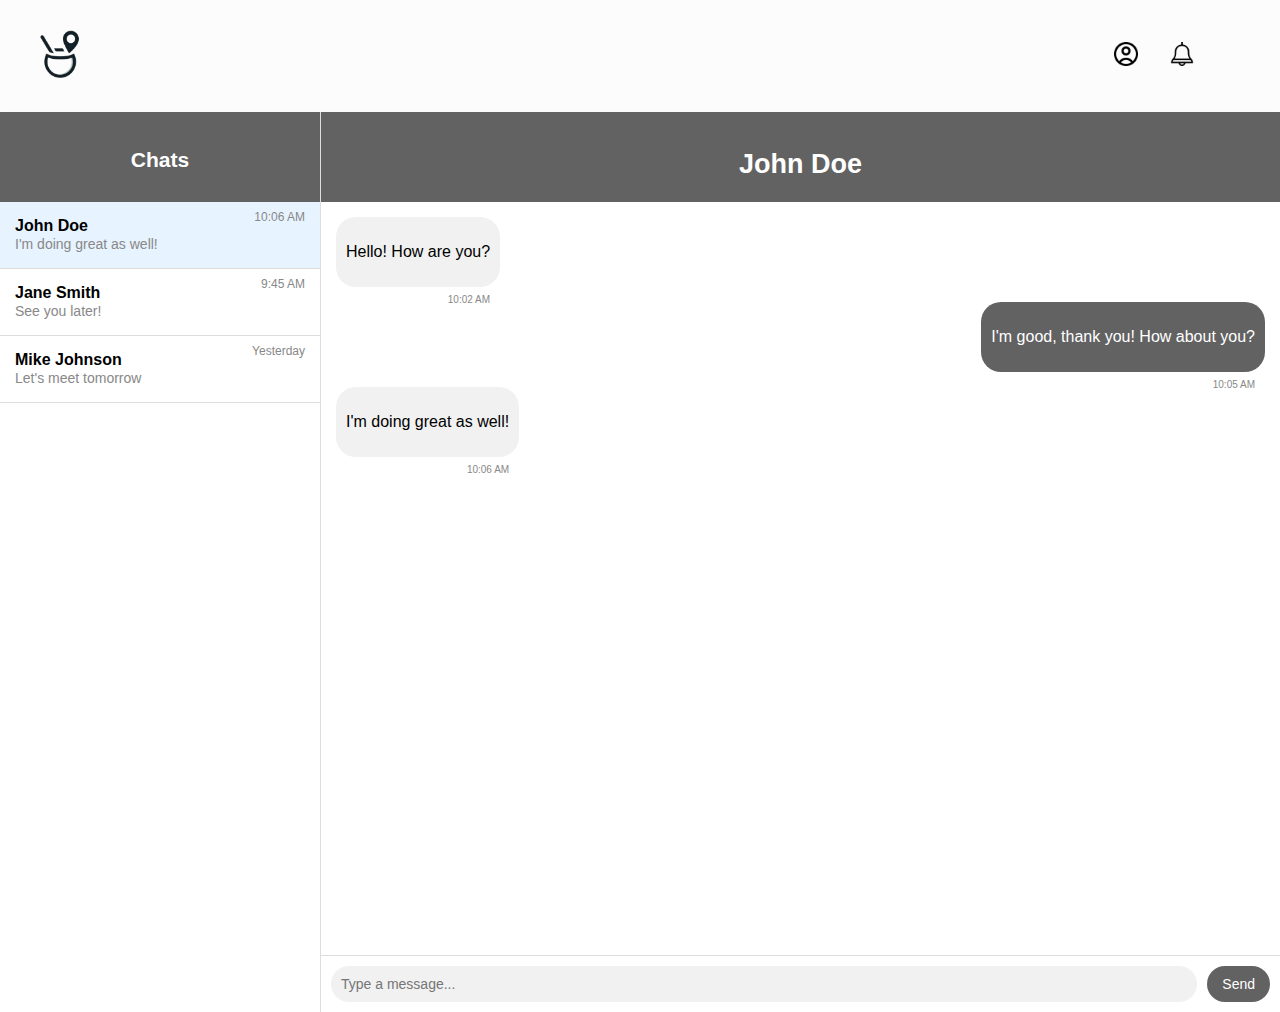
==== Frontend/HTML/chats.html @ 49e0d426 "se hizo la pestana de chats" ====
<!DOCTYPE html>
<html lang="en">

<head>
    <meta charset="UTF-8">
    <meta name="viewport" content="width=device-width, initial-scale=1.0">
    <title>Chatbox</title>
    <link rel="stylesheet" href="../CSS/settings.css">
</head>

<body>
    <!--HEADER-->
    <header>
        <div class="left">
            <a href="home.html" class="Logo"><img src="../img/logo-removebg-preview.png" alt="Logo"></a>
        </div>
        <div class="right">
            <ul class="icons_nav">
                <li><a href="#" id="group"><img src="../img/group_2811041.png" alt="mensagges"></a></li>
                <li><a href="#" id="message"><img src="../img/rectangular-speech-bubble_32642.png" alt="comunitys"></a>
                </li>
            </ul>
            
            <ul class="icons_nav">
                <li class="Profile">
                    <a href="#"><img src="../img/avatar_167770.png" alt=""></a>
                    <ul class="dropdown-menu-profile">
                        <li><a class="Size" href="login.html">Iniciar sesion</a></li>
                        <li><a class="Size" href="#">Tema</a></li>
                        <li class="Profile">
                            <a href="#">Ajustes</a>
                            <ul class="dropdown-menu-profile">
                                <li><a class="Size" href="login.html">Iniciar sesion</a></li>
                                <li><a class="Size" href="#">Ajustes</a></li>
                                <li><a class="Size" href="#">Tema</a></li>
                            </ul>
                        </li>
                    </ul>
                </li>
                <li><a href="#"><img src="../img/bell_143144.png" alt="bell_notifications"></a></li>

            </ul>
        </div>
    </header>
    <!--HEADER-->


    <div class="chat-app">
        <!-- Left Sidebar with Recent Chats -->
        <div class="chat-sidebar">
            <div class="sidebar-header">
                <h3>Chats</h3>
            </div>
            <div class="chat-list">
                <div class="chat-item active">
                    <p>John Doe</p>
                    <span class="last-message">I'm doing great as well!</span>
                    <span class="chat-timestamp">10:06 AM</span>
                </div>
                <div class="chat-item">
                    <p>Jane Smith</p>
                    <span class="last-message">See you later!</span>
                    <span class="chat-timestamp">9:45 AM</span>
                </div>
                <div class="chat-item">
                    <p>Mike Johnson</p>
                    <span class="last-message">Let's meet tomorrow</span>
                    <span class="chat-timestamp">Yesterday</span>
                </div>
                <!-- Add more chat items here -->
            </div>
        </div>

        <!-- Right Chat Area -->
        <div class="chat-container">
            <div class="chat-header">
                <h2>John Doe</h2>
            </div>
            <div class="chat-messages">
                <div class="message received">
                    <p>Hello! How are you?</p>
                    <span class="timestamp">10:02 AM</span>
                </div>
                <div class="message sent">
                    <p>I'm good, thank you! How about you?</p>
                    <span class="timestamp">10:05 AM</span>
                </div>
                <div class="message received">
                    <p>I'm doing great as well!</p>
                    <span class="timestamp">10:06 AM</span>
                </div>
            </div>
            <div class="chat-input">
                <input type="text" placeholder="Type a message...">
                <button type="button">Send</button>
            </div>
        </div>
    </div>
</body>

</html>
---- Frontend/CSS/settings.css ----
body {
    font-family: Arial, sans-serif;
    background-color: #f1f1f1;
    margin: 0;
    padding: 0;
    height: 100%;
    overflow-x: hidden;
    
}

/*HEADER STYLE*/

header {
    width: 100%;
    display: flex;
    align-items: center;
    justify-content: space-between;
    background-color: #fcfcfc;
    z-index: 100;
    padding: 10px 20px;
    box-shadow: 0 2px 4px rgba(0, 0, 0, 0.1);

}

.Logo img {
    width: 5rem;
    transition: transform 2s ease;
}

.Logo:hover {
    transform: scale(1.4);

}

.icons_nav {
    display: flex;
    list-style: none;
    align-items: center;
    margin-right: 10vh;
}

.icons_nav #message,#group {
    display: none;
}

.icons_nav .Profile {
    position: relative;

}

.icons_nav .Profile .dropdown-menu-profile {
    display: none;
    width: 10rem;
    position: absolute;
    top: 100%;
    right: 0;
    background: #ffffff;
    box-shadow: 0 8px 16px rgba(0, 0, 0, 0.2);
    border-radius: 8px;
    overflow: hidden;
    z-index: 1;
}

.icons_nav .Profile:hover .dropdown-menu-profile {
    display: block;
}

.dropdown-menu-profile li {
    list-style: none;
}

.dropdown-menu-profile li a {
    display: block;
    padding: 10px 20px;
    text-decoration: none;
    color: #333;
    transition: background-color 0.2s;
}

.dropdown-menu-profile li a:hover {
    background-color: #f1f1f1;
}

.icons_nav img {
    width: 1.5rem;
    /* Ajustar el tamaño según sea necesario */
    margin: 1rem;
    transition: transform 0.3s;
}

.icons_nav img:hover {
    transform: translateY(-10px);
}

.left,
.right {
    display: flex;
    align-items: center;
}


.Size {
    font-size: 14px;
}

/*CHATS STYLES*/

.chat-app {
    
    
    height: 100vh;
    width: 100%;
    background-color: #fff;
    box-shadow: 0 4px 6px rgba(0, 0, 0, 0.1);
    display: flex;
    overflow: hidden;
}

.chat-sidebar {
    width: 25%;
    height: 100%;
    border-right: 1px solid #ddd;
    display: flex;
    flex-direction: column;
}

.sidebar-header {
    height: 60px;
    padding: 15px;
    background-color: #626262;
    color: white;
    text-align: center;
    font-size: 18px;
    font-weight: bold;
}

.chat-list {
    flex: 1;
    overflow-y: auto;
    
}

.chat-item {
    padding: 15px;
    border-bottom: 1px solid #ddd;
    cursor: pointer;
}

.chat-item:hover {
    background-color: #f1f1f1;
}

.chat-item.active {
    background-color: #e7f3ff;
}

.chat-item p {
    margin: 0;
    font-weight: bold;
    font-size: 16px;
}

.last-message {
    color: #888;
    font-size: 14px;
    margin-top: 5px;
}

.chat-timestamp {
    font-size: 12px;
    color: #888;
    float: right;
    margin-top: -25px;
}

.chat-container {
    
    flex: 1;
    display: flex;
    flex-direction: column;
    height: 100%;
}

.chat-header {
    height: 60px;
    padding: 15px;
    background-color: #626262;
    color: white;
    text-align: center;
    font-size: 18px;
    font-weight: bold;
    
}

.chat-messages {
    flex: 1;
    padding: 15px;
    overflow-y: auto;
    display: flex;
    flex-direction: column; /* Alinea los mensajes en una columna, uno debajo del otro */
}

.message {
    margin-bottom: 15px;
    padding: 10px;
    border-radius: 20px;
    max-width: 80%;
    word-wrap: break-word;
    display: inline-block;
    position: relative;
}

.message.received {
    background-color: #f1f1f1;
    align-self: flex-start;
}

.message.sent {
    background-color: #626262;
    color: white;
    align-self: flex-end;
    margin-left: auto;
}

.timestamp {
    font-size: 10px;
    color: #888;
    position: absolute;
    bottom: -18px;
    right: 10px;
}

.chat-input {
    display: flex;
    align-items: center;
    border-top: 1px solid #ddd;
    padding: 10px;
}

.chat-input input {
    flex: 1;
    border: none;
    padding: 10px;
    border-radius: 20px;
    margin-right: 10px;
    background-color: #f1f1f1;
    font-size: 14px;
}

.chat-input button {
    background-color: #626262;
    color: white;
    border: none;
    padding: 10px 15px;
    border-radius: 20px;
    cursor: pointer;
    font-size: 14px;
}

.chat-input button:hover {
    background-color: #808080;
}
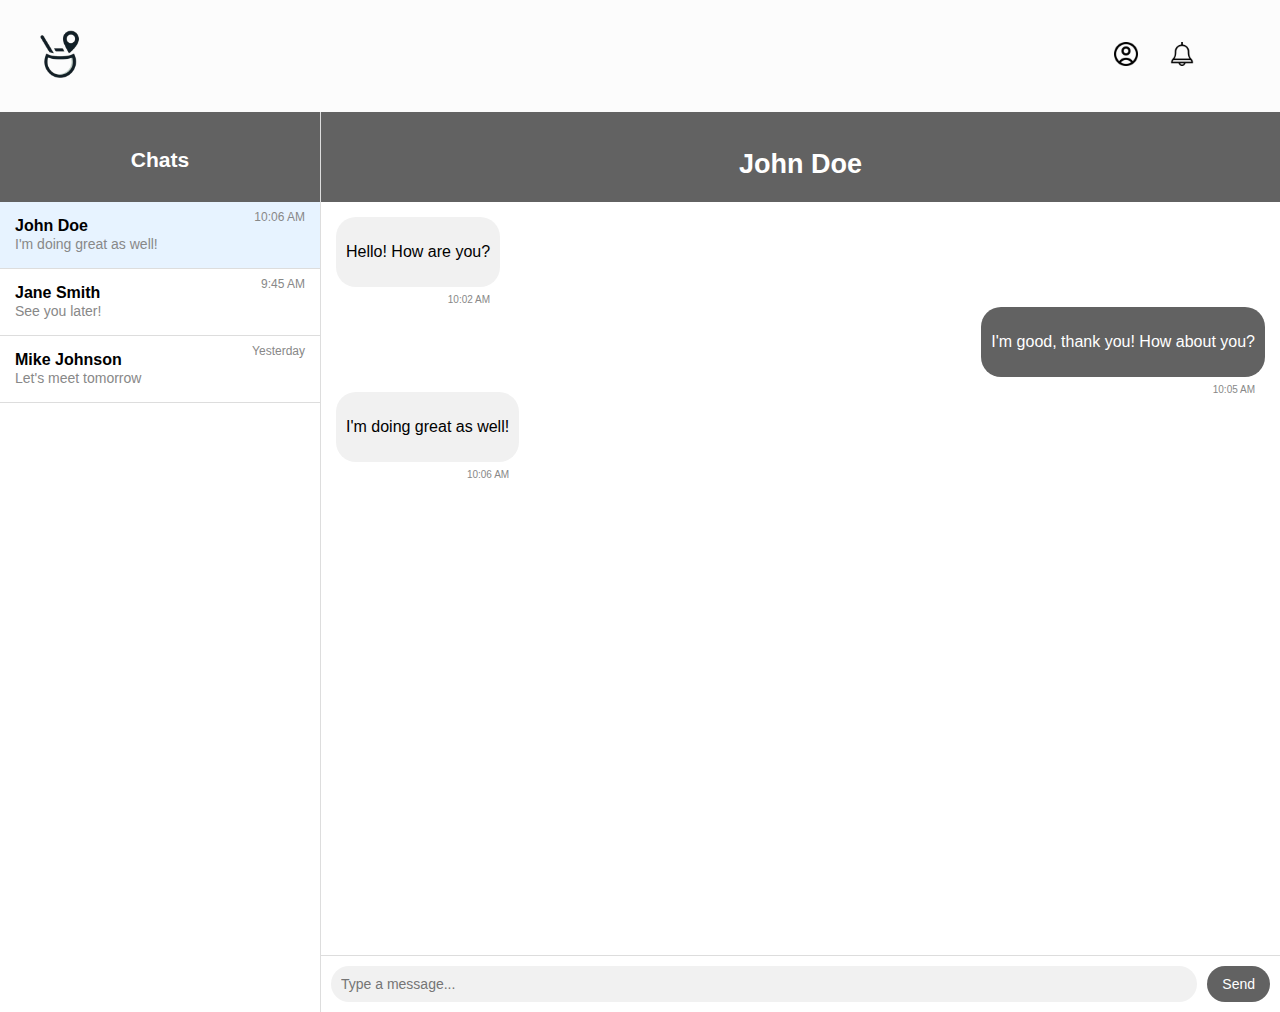
==== commit fbb1d131: "configs" ====
--- a/Frontend/HTML/chats.html
+++ b/Frontend/HTML/chats.html
@@ -5,7 +5,8 @@
     <meta charset="UTF-8">
     <meta name="viewport" content="width=device-width, initial-scale=1.0">
     <title>Chatbox</title>
-    <link rel="stylesheet" href="../CSS/settings.css">
+    <link rel="stylesheet" href="../CSS/style2.css">
+    <link rel="icon" type="image/png" href="../img/logo-removebg-preview.png">
 </head>
 
 <body>
@@ -20,7 +21,7 @@
                 <li><a href="#" id="message"><img src="../img/rectangular-speech-bubble_32642.png" alt="comunitys"></a>
                 </li>
             </ul>
-            
+
             <ul class="icons_nav">
                 <li class="Profile">
                     <a href="#"><img src="../img/avatar_167770.png" alt=""></a>
--- a/Frontend/CSS/style2.css
+++ b/Frontend/CSS/style2.css
@@ -0,0 +1,478 @@
+body {
+    font-family: Arial, sans-serif;
+    background-color: #f1f1f1;
+    margin: 0;
+    padding: 0;
+    height: 100%;
+    overflow-x: hidden;
+
+}
+
+/*HEADER STYLE*/
+
+header {
+    width: 100%;
+    display: flex;
+    align-items: center;
+    justify-content: space-between;
+    background-color: #fcfcfc;
+    z-index: 100;
+    padding: 10px 20px;
+    box-shadow: 0 2px 4px rgba(0, 0, 0, 0.1);
+
+}
+
+.Logo img {
+    width: 5rem;
+    transition: transform 2s ease;
+}
+
+.Logo:hover {
+    transform: scale(1.4);
+
+}
+
+.icons_nav {
+    display: flex;
+    list-style: none;
+    align-items: center;
+    margin-right: 10vh;
+}
+
+.icons_nav #message,
+#group {
+    display: none;
+}
+
+.icons_nav .Profile {
+    position: relative;
+
+}
+
+.icons_nav .Profile .dropdown-menu-profile {
+    display: none;
+    width: 10rem;
+    position: absolute;
+    top: 100%;
+    right: 0;
+    background: #ffffff;
+    box-shadow: 0 8px 16px rgba(0, 0, 0, 0.2);
+    border-radius: 8px;
+    overflow: hidden;
+    z-index: 1;
+}
+
+.icons_nav .Profile:hover .dropdown-menu-profile {
+    display: block;
+}
+
+.dropdown-menu-profile li {
+    list-style: none;
+}
+
+.dropdown-menu-profile li a {
+    display: block;
+    padding: 10px 20px;
+    text-decoration: none;
+    color: #333;
+    transition: background-color 0.2s;
+}
+
+.dropdown-menu-profile li a:hover {
+    background-color: #f1f1f1;
+}
+
+.icons_nav img {
+    width: 1.5rem;
+    /* Ajustar el tamaño según sea necesario */
+    margin: 1rem;
+    transition: transform 0.3s;
+}
+
+.icons_nav img:hover {
+    transform: translateY(-10px);
+}
+
+.left,
+.right {
+    display: flex;
+    align-items: center;
+}
+
+
+.Size {
+    font-size: 14px;
+}
+
+/*CHATS STYLES*/
+
+.chat-app {
+
+
+    height: 100vh;
+    width: 100%;
+    background-color: #fff;
+    box-shadow: 0 4px 6px rgba(0, 0, 0, 0.1);
+    display: flex;
+    overflow: hidden;
+}
+
+.chat-sidebar {
+    width: 25%;
+    height: 100%;
+    border-right: 1px solid #ddd;
+    display: flex;
+    flex-direction: column;
+}
+
+.sidebar-header {
+    height: 60px;
+    padding: 15px;
+    background-color: #626262;
+    color: white;
+    text-align: center;
+    font-size: 18px;
+    font-weight: bold;
+}
+
+.chat-list {
+    flex: 1;
+    overflow-y: auto;
+
+}
+
+.chat-item {
+    padding: 15px;
+    border-bottom: 1px solid #ddd;
+    cursor: pointer;
+}
+
+.chat-item:hover {
+    background-color: #f1f1f1;
+}
+
+.chat-item.active {
+    background-color: #e7f3ff;
+}
+
+.chat-item p {
+    margin: 0;
+    font-weight: bold;
+    font-size: 16px;
+}
+
+.last-message {
+    color: #888;
+    font-size: 14px;
+    margin-top: 5px;
+}
+
+.chat-timestamp {
+    font-size: 12px;
+    color: #888;
+    float: right;
+    margin-top: -25px;
+}
+
+.chat-container {
+
+    flex: 1;
+    display: flex;
+    flex-direction: column;
+    height: 100%;
+}
+
+.chat-header {
+    height: 60px;
+    padding: 15px;
+    background-color: #626262;
+    color: white;
+    text-align: center;
+    font-size: 18px;
+    font-weight: bold;
+
+}
+
+.chat-messages {
+    flex: 1;
+    padding: 15px;
+    overflow-y: auto;
+    display: flex;
+    flex-direction: column;
+    /* Alinea los mensajes en una columna, uno debajo del otro */
+}
+
+.message {
+    margin-bottom: 15px;
+    padding: 10px;
+    border-radius: 20px;
+    max-width: 80%;
+    word-wrap: break-word;
+    display: inline-block;
+    position: relative;
+}
+
+.message.received {
+    background-color: #f1f1f1;
+    align-self: flex-start;
+}
+
+.message.sent {
+    margin-top: 5px;
+    background-color: #626262;
+    color: white;
+    align-self: flex-end;
+    margin-left: auto;
+}
+
+.timestamp {
+    font-size: 10px;
+    color: #888;
+    position: absolute;
+    bottom: -18px;
+    right: 10px;
+}
+
+.chat-input {
+    display: flex;
+    align-items: center;
+    border-top: 1px solid #ddd;
+    padding: 10px;
+}
+
+.chat-input input {
+    flex: 1;
+    border: none;
+    padding: 10px;
+    border-radius: 20px;
+    margin-right: 10px;
+    background-color: #f1f1f1;
+    font-size: 14px;
+}
+
+.chat-input button {
+    background-color: #626262;
+    color: white;
+    border: none;
+    padding: 10px 15px;
+    border-radius: 20px;
+    cursor: pointer;
+    font-size: 14px;
+}
+
+.chat-input button:hover {
+    background-color: #808080;
+}
+
+
+/*-----------------------------------------------------------------------SETTINGS USEER-----------------------------------------------------------------------------------------*/
+
+.settings-container {
+    display: flex;
+    height: 100%;
+    margin: 0 auto;
+    padding: 20px;
+    background-color: #fff;
+    box-shadow: 0 0 10px rgba(0, 0, 0, 0.1);
+    border-radius: 8px;
+}
+
+/* Sidebar Styles */
+.settings-menu {
+    width: 250px;
+    background-color: #808080;
+    padding: 20px;
+    border-radius: 8px 0 0 8px;
+}
+
+.settings-menu nav a {
+    display: block;
+    color: #ecf0f1;
+    text-decoration: none;
+    font-size: 18px;
+    margin-bottom: 15px;
+    transition: color 0.3s;
+}
+
+.settings-menu nav a:hover {
+    color: #a7a8a8;
+}
+
+/* Main Content Styles */
+.settings-content {
+    flex-grow: 1;
+    padding: 20px;
+}
+
+.settings-content section {
+    margin-bottom: 30px;
+}
+
+.settings-content h3 {
+    font-size: 24px;
+    margin-bottom: 15px;
+    color: #34495e;
+    border-bottom: 2px solid #808080;
+    padding-bottom: 10px;
+}
+
+/* Form Elements */
+.form-group {
+    margin-bottom: 20px;
+}
+
+.form-group label {
+    display: block;
+    font-size: 16px;
+    margin-bottom: 8px;
+    color: #34495e;
+}
+
+.form-group input[type="text"],
+.form-group input[type="file"],
+.form-group textarea {
+    width: 90%;
+    padding: 10px;
+    margin-bottom: 10px;
+    border: 1px solid #ccc;
+    border-radius: 4px;
+    font-size: 16px;
+    resize: none;
+}
+
+.preview-container {
+    margin-top: 10px;
+    width: 20rem;
+    height: 20rem;
+    border: 1px solid #ccc;
+    border-radius: 8px;
+    overflow: hidden;
+    background-color: #f4f4f4;
+    display: flex;
+    align-items: center;
+    justify-content: center;
+}
+
+.preview-container img {
+    max-width: 100%;
+    max-height: 100%;
+    object-fit: cover;
+}
+
+.settings-content button {
+    background-color: #626262;
+    color: #fff;
+    padding: 10px 20px;
+    border: none;
+    border-radius: 4px;
+    cursor: pointer;
+    font-size: 16px;
+    transition: background-color 0.3s;
+}
+
+.settings-content button:hover {
+    background-color: #808080;
+}
+
+
+/*-----------------------------------------------------------------------------------settings user privacity---------------------------------------------------------------------------------------------*/
+
+
+.form-group-privacity {
+    margin-bottom: 20px;
+}
+
+
+.form-group-privacity label {
+    display: block;
+    font-weight: bold;
+    margin-bottom: 8px;
+    color: #555;
+}
+
+#fa2 {
+    margin-top: 2rem;
+}
+
+.form-group-privacity select {
+    width: 50%;
+    padding: 10px;
+    border: 1px solid #ccc;
+    border-radius: 4px;
+    font-size: 16px;
+}
+
+/*-----------------------------------------------------------------------------------Settings user notifications----------------------------------------------------------------------------------------*/
+
+.form-group-notification {
+    margin-bottom: 20px;
+}
+
+
+.form-group-notification label {
+    display: block;
+    font-weight: bold;
+    margin-bottom: 8px;
+    color: #555;
+}
+
+
+.form-group-notification select {
+    width: 50%;
+    padding: 10px;
+    border: 1px solid #ccc;
+    border-radius: 4px;
+    font-size: 16px;
+}
+
+
+/*----------------------------------------------------------settings idiom user------------------------------------------------------------------------------------------------------------*/
+
+.form-group-idiom {
+    margin-bottom: 20px;
+}
+
+
+.form-group-idiom label {
+    display: block;
+    font-weight: bold;
+    margin-bottom: 8px;
+    color: #555;
+}
+
+
+.form-group-idiom select {
+    width: 50%;
+    padding: 10px;
+    border: 1px solid #ccc;
+    border-radius: 4px;
+    font-size: 16px;
+}
+
+
+
+
+
+/* Responsive Design */
+@media (max-width: 768px) {
+    .settings-container {
+
+        flex-direction: column;
+        margin: 2rem;
+    }
+
+    .settings-menu {
+        width: 90%;
+        border-radius: 8px;
+    }
+
+    .settings-content {
+        width: 100%;
+        border-radius: 0 0 8px 8px;
+    }
+
+    .chat-timestamp {
+        display: none;
+
+    }
+}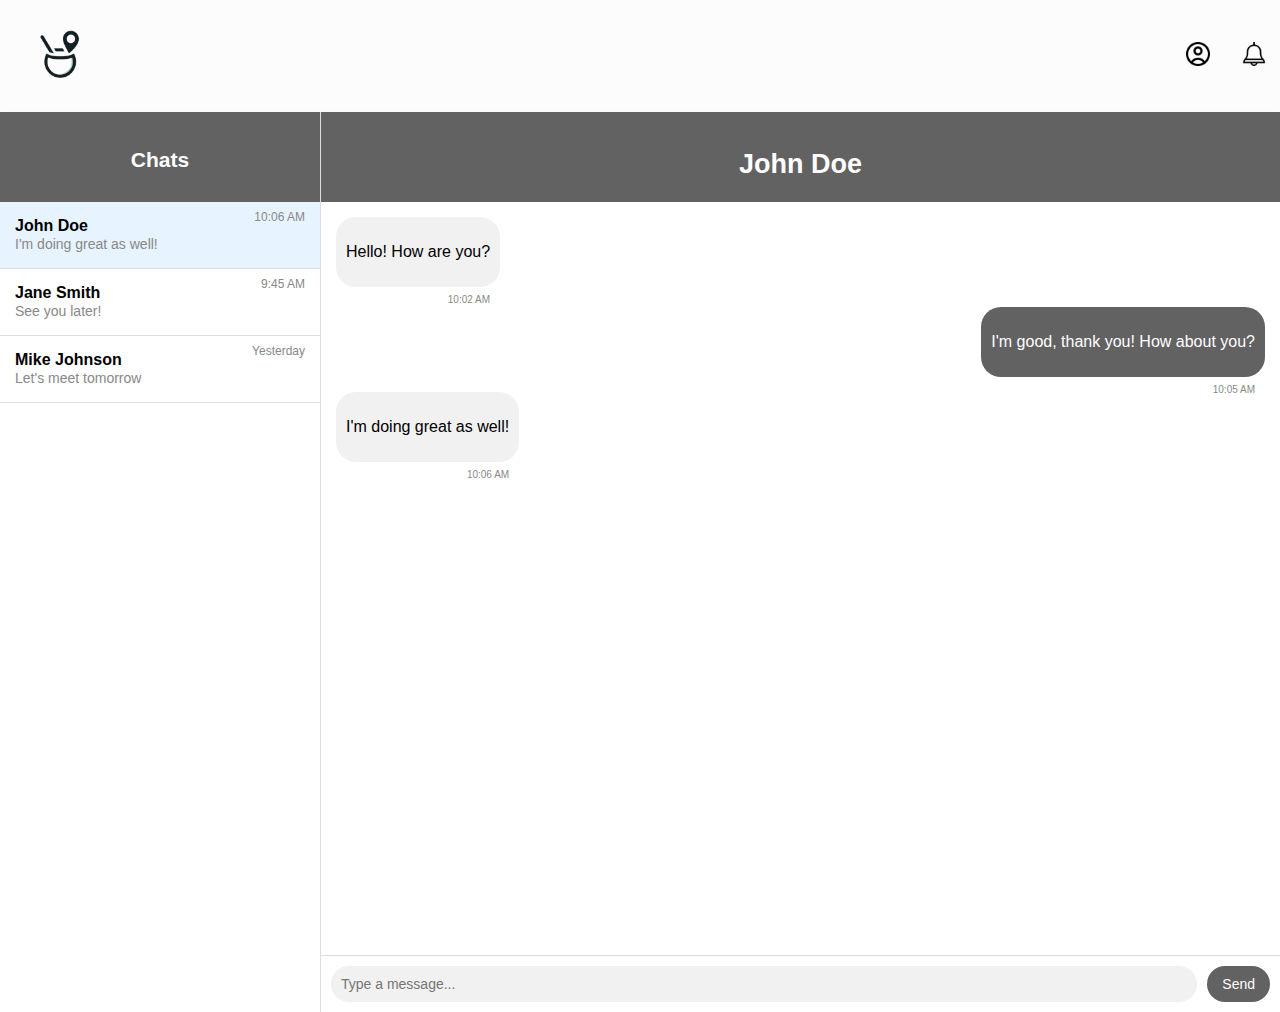
==== commit 02421589: "tema oscuro" ====
--- a/Frontend/HTML/chats.html
+++ b/Frontend/HTML/chats.html
@@ -27,14 +27,12 @@
                     <a href="#"><img src="../img/avatar_167770.png" alt=""></a>
                     <ul class="dropdown-menu-profile">
                         <li><a class="Size" href="login.html">Iniciar sesion</a></li>
-                        <li><a class="Size" href="#">Tema</a></li>
+                        <li>
+                            <label for="darkmode" class="Size">Modo Oscuro</label>
+                            <input type="checkbox" name="darkmode" id="darkmode">
+                        </li>
                         <li class="Profile">
                             <a href="#">Ajustes</a>
-                            <ul class="dropdown-menu-profile">
-                                <li><a class="Size" href="login.html">Iniciar sesion</a></li>
-                                <li><a class="Size" href="#">Ajustes</a></li>
-                                <li><a class="Size" href="#">Tema</a></li>
-                            </ul>
                         </li>
                     </ul>
                 </li>
@@ -98,5 +96,25 @@
         </div>
     </div>
 </body>
+<script>
+    document.getElementById('darkmode').addEventListener('change', function () {
+        document.body.classList.toggle('dark-mode', this.checked);
+    });
 
+    // Opción: Guardar la preferencia del usuario en localStorage
+    if (localStorage.getItem('dark-mode') === 'true') {
+        document.body.classList.add('dark-mode');
+        document.getElementById('darkmode').checked = true;
+    }
+
+    document.getElementById('darkmode').addEventListener('change', function () {
+        if (this.checked) {
+            document.body.classList.add('dark-mode');
+            localStorage.setItem('dark-mode', 'true');
+        } else {
+            document.body.classList.remove('dark-mode');
+            localStorage.setItem('dark-mode', 'false');
+        }
+    });
+</script>
 </html>--- a/Frontend/CSS/style2.css
+++ b/Frontend/CSS/style2.css
@@ -36,7 +36,8 @@
     display: flex;
     list-style: none;
     align-items: center;
-    margin-right: 10vh;
+    margin-right: 2vh;
+    margin-left: 8px;
 }
 
 .icons_nav #message,
@@ -64,15 +65,18 @@
 
 .icons_nav .Profile:hover .dropdown-menu-profile {
     display: block;
+
 }
 
 .dropdown-menu-profile li {
-    list-style: none;
+    display: flex;
+    align-items: center;
+    padding: 10px 20px;
 }
 
 .dropdown-menu-profile li a {
     display: block;
-    padding: 10px 20px;
+    padding: 5px;
     text-decoration: none;
     color: #333;
     transition: background-color 0.2s;
@@ -80,6 +84,19 @@
 
 .dropdown-menu-profile li a:hover {
     background-color: #f1f1f1;
+    width: 100%;
+}
+
+.dropdown-menu-profile li label.Size {
+    margin-right: 10px;
+    /* Espacio entre el label y el checkbox */
+}
+
+
+.dropdown-menu-profile li input[type="checkbox"] {
+    margin: 0;
+    padding: 0;
+    cursor: pointer;
 }
 
 .icons_nav img {
@@ -107,8 +124,6 @@
 /*CHATS STYLES*/
 
 .chat-app {
-
-
     height: 100vh;
     width: 100%;
     background-color: #fff;
@@ -449,8 +464,37 @@
     font-size: 16px;
 }
 
-
-
+/*DARKMODE*/
+/* Estilos generales para el modo oscuro */
+
+.dark-mode header {
+    background-color: #444;
+    color: #fff;
+    box-shadow: 0 2px 4px rgba(255, 255, 255, 0.1);
+}
+
+.dark-mode .dropdown-menu-profile {
+    background: #444;
+    color: #fff;
+}
+
+.dark-mode .dropdown-menu-profile li a {
+    color: #fff;
+}
+
+.dark-mode .dropdown-menu-profile li a:hover {
+    background-color: #666;
+}
+
+.dark-mode .icons_nav .Profile .dropdown-menu-profile {
+    background: #444;
+    color: #fff;
+}
+
+.dark-mode .chat-app {
+    background: #444;
+    color: #000000;
+}
 
 
 /* Responsive Design */
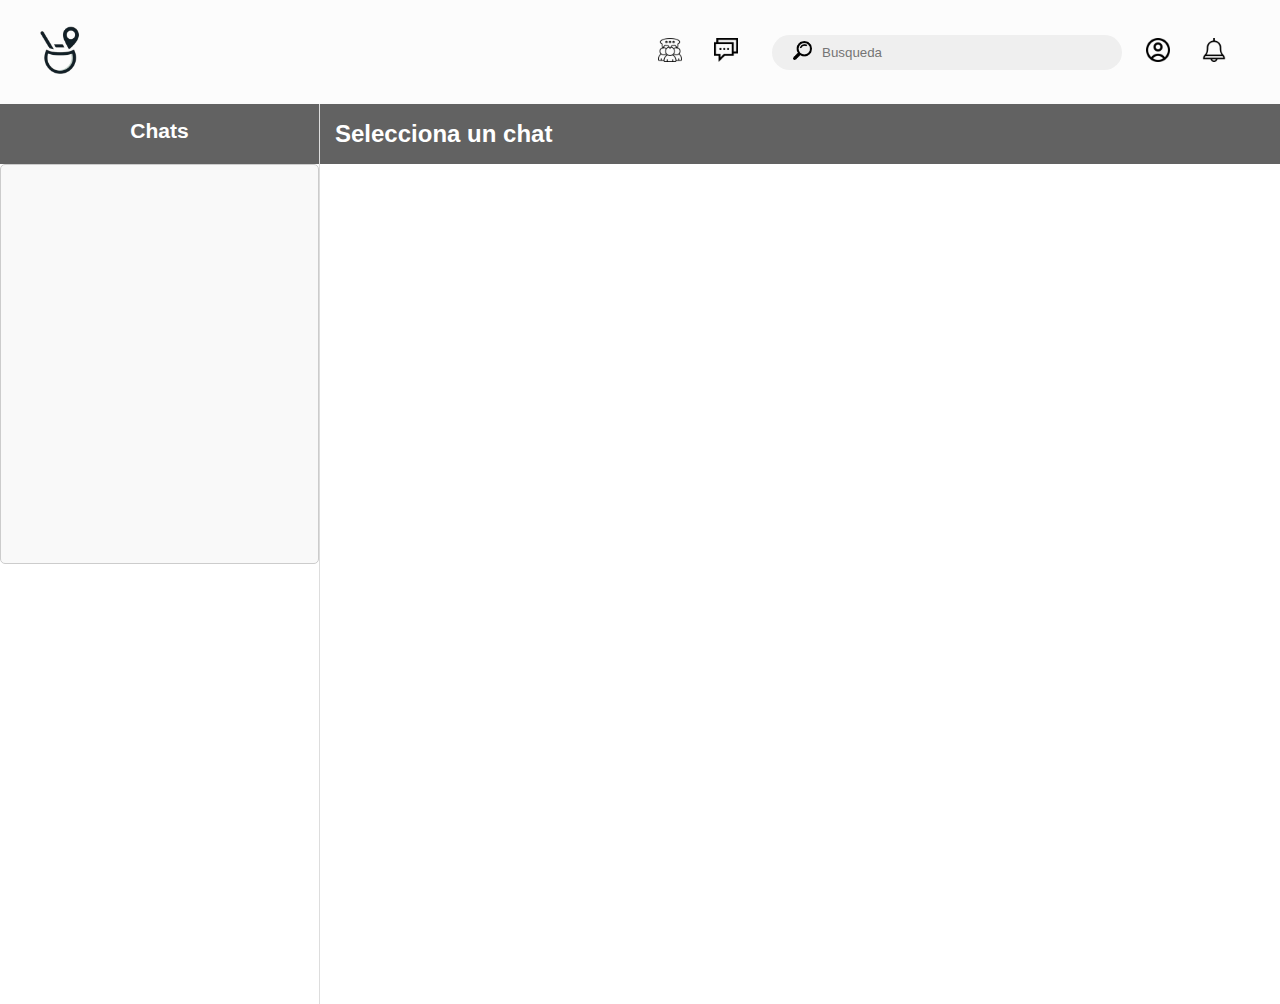
==== commit c54db000: "se agregó funcionalidad de mensajes. ahora puedes empezar un chat con un usuario desde su perfil. se" ====
--- a/Frontend/HTML/chats.html
+++ b/Frontend/HTML/chats.html
@@ -6,6 +6,7 @@
     <meta name="viewport" content="width=device-width, initial-scale=1.0">
     <title>Chatbox</title>
     <link rel="stylesheet" href="../CSS/style2.css">
+    <link rel="stylesheet" href="../CSS/style.css">
     <link rel="icon" type="image/png" href="../img/logo-removebg-preview.png">
 </head>
 
@@ -18,22 +19,28 @@
         <div class="right">
             <ul class="icons_nav">
                 <li><a href="#" id="group"><img src="../img/group_2811041.png" alt="mensagges"></a></li>
-                <li><a href="#" id="message"><img src="../img/rectangular-speech-bubble_32642.png" alt="comunitys"></a>
-                </li>
+                <li><a href="chats.html" id="message"><img src="../img/rectangular-speech-bubble_32642.png"
+                            alt="comunitys"></a></li>
             </ul>
-
+            <div class="search_box">
+                <a href="#"><img src="../img/magnifier_64673.png" alt=""></a>
+                <input type="text" placeholder="Busqueda">
+            </div>
             <ul class="icons_nav">
                 <li class="Profile">
                     <a href="#"><img src="../img/avatar_167770.png" alt=""></a>
                     <ul class="dropdown-menu-profile">
-                        <li><a class="Size" href="login.html">Iniciar sesion</a></li>
+
+                        <li><a class="Size" href="../../Backend/PHP/CloseSession.php">Cerar sesion</a></li>
+
                         <li>
                             <label for="darkmode" class="Size">Modo Oscuro</label>
                             <input type="checkbox" name="darkmode" id="darkmode">
                         </li>
-                        <li class="Profile">
-                            <a href="#">Ajustes</a>
-                        </li>
+
+                        <li><a class="Size" href="Settings_user.html">Ajustes</a></li>
+
+                        <li><a class="Size" href="Perfil.html">Perfil</a></li>
                     </ul>
                 </li>
                 <li><a href="#"><img src="../img/bell_143144.png" alt="bell_notifications"></a></li>
@@ -43,78 +50,34 @@
     </header>
     <!--HEADER-->
 
-
-    <div class="chat-app">
+    <div class="chat-app" id="chat-app">
         <!-- Left Sidebar with Recent Chats -->
-        <div class="chat-sidebar">
-            <div class="sidebar-header">
+        <div class="chat-sidebar" id="chat-sidebar">
+            <div class="sidebar-header" id="sidebar-header">
                 <h3>Chats</h3>
             </div>
-            <div class="chat-list">
-                <div class="chat-item active">
-                    <p>John Doe</p>
-                    <span class="last-message">I'm doing great as well!</span>
-                    <span class="chat-timestamp">10:06 AM</span>
-                </div>
-                <div class="chat-item">
-                    <p>Jane Smith</p>
-                    <span class="last-message">See you later!</span>
-                    <span class="chat-timestamp">9:45 AM</span>
-                </div>
-                <div class="chat-item">
-                    <p>Mike Johnson</p>
-                    <span class="last-message">Let's meet tomorrow</span>
-                    <span class="chat-timestamp">Yesterday</span>
-                </div>
-                <!-- Add more chat items here -->
+            <div class="chat-list" id="chat-list">
+                <!-- Aquí se llenarán dinámicamente los chats disponibles -->
             </div>
         </div>
 
         <!-- Right Chat Area -->
-        <div class="chat-container">
-            <div class="chat-header">
-                <h2>John Doe</h2>
+        <div class="chat-container" id="chat-container">
+            <div class="chat-header" id="chat-header">
+                <img id="header-profile-photo" src="" alt="Profile Photo" class="header-profile-photo" style="display: none;">
+                <h2 id="chat-header-name">Selecciona un chat</h2>
             </div>
-            <div class="chat-messages">
-                <div class="message received">
-                    <p>Hello! How are you?</p>
-                    <span class="timestamp">10:02 AM</span>
-                </div>
-                <div class="message sent">
-                    <p>I'm good, thank you! How about you?</p>
-                    <span class="timestamp">10:05 AM</span>
-                </div>
-                <div class="message received">
-                    <p>I'm doing great as well!</p>
-                    <span class="timestamp">10:06 AM</span>
-                </div>
+            <div class="chat-messages" id="chat-messages">
+                <!-- Aquí se llenarán los mensajes del chat seleccionado -->
             </div>
-            <div class="chat-input">
-                <input type="text" placeholder="Type a message...">
-                <button type="button">Send</button>
+            <div class="chat-input" id="chat-input" style="display: none;">
+                <input type="text" id="message-input" placeholder="Escribe un mensaje...">
+                <button type="button" id="send-button">Enviar</button>
             </div>
         </div>
     </div>
+
+    <script src="../JS/js.js"></script>
+    <script type="module" src="../JS/Mensaje.js"></script>
 </body>
-<script>
-    document.getElementById('darkmode').addEventListener('change', function () {
-        document.body.classList.toggle('dark-mode', this.checked);
-    });
-
-    // Opción: Guardar la preferencia del usuario en localStorage
-    if (localStorage.getItem('dark-mode') === 'true') {
-        document.body.classList.add('dark-mode');
-        document.getElementById('darkmode').checked = true;
-    }
-
-    document.getElementById('darkmode').addEventListener('change', function () {
-        if (this.checked) {
-            document.body.classList.add('dark-mode');
-            localStorage.setItem('dark-mode', 'true');
-        } else {
-            document.body.classList.remove('dark-mode');
-            localStorage.setItem('dark-mode', 'false');
-        }
-    });
-</script>
-</html>+</html>
--- a/Frontend/CSS/style2.css
+++ b/Frontend/CSS/style2.css
@@ -153,17 +153,26 @@
 .chat-list {
     flex: 1;
     overflow-y: auto;
-
+    display: flex;
+    flex-direction: column;
+    padding: 10px;
+    max-height: 400px; /* Ajusta la altura según sea necesario */
+    border: 1px solid #ccc;
+    border-radius: 5px;
+    background-color: #f9f9f9; /* Color de fondo suave */
 }
 
 .chat-item {
-    padding: 15px;
-    border-bottom: 1px solid #ddd;
+    display: flex;
+    align-items: center; /* Alinea los elementos verticalmente al centro */
+    padding: 10px;
+    border-bottom: 1px solid #e0e0e0;
     cursor: pointer;
+    transition: background-color 0.3s;
 }
 
 .chat-item:hover {
-    background-color: #f1f1f1;
+    background-color: #e0f7fa; /* Color de fondo al pasar el mouse */
 }
 
 .chat-item.active {
@@ -171,8 +180,8 @@
 }
 
 .chat-item p {
+    font-weight: bold;
     margin: 0;
-    font-weight: bold;
     font-size: 16px;
 }
 
@@ -190,7 +199,6 @@
 }
 
 .chat-container {
-
     flex: 1;
     display: flex;
     flex-direction: column;
@@ -202,19 +210,30 @@
     padding: 15px;
     background-color: #626262;
     color: white;
-    text-align: center;
-    font-size: 18px;
-    font-weight: bold;
-
-}
-
+    display: flex;
+    align-items: center; /* Centra verticalmente los elementos */
+}
+
+/* Estilo para la imagen de perfil en el encabezado */
+.chat-header .header-profile-photo {
+    width: 40px; /* Tamaño de la imagen de perfil */
+    height: 40px;
+    border-radius: 50%; /* Hace que la imagen sea redonda */
+    margin-right: 10px; /* Espacio entre la imagen y el nombre */
+    display: inline; /* Se muestra solo si hay imagen */
+}
+
+/* Estilo para el nombre del chat */
+.chat-header-name {
+    font-size: 20px; /* Tamaño del texto */
+    font-weight: bold; /* Negrita */
+}
 .chat-messages {
     flex: 1;
     padding: 15px;
     overflow-y: auto;
     display: flex;
-    flex-direction: column;
-    /* Alinea los mensajes en una columna, uno debajo del otro */
+    flex-direction: column; /* Alinea los mensajes en una columna, uno debajo del otro */
 }
 
 .message {
@@ -253,15 +272,17 @@
     align-items: center;
     border-top: 1px solid #ddd;
     padding: 10px;
+    background-color: #f9f9f9; /* Fondo del input */
 }
 
 .chat-input input {
     flex: 1;
     border: none;
+    width: 90%;
     padding: 10px;
     border-radius: 20px;
     margin-right: 10px;
-    background-color: #f1f1f1;
+    background-color: #e0e0e0;
     font-size: 14px;
 }
 
@@ -276,20 +297,64 @@
 }
 
 .chat-input button:hover {
-    background-color: #808080;
+    background-color: #000000;
+    color: #ffffff;
+}
+
+/* Estilo para la foto de perfil */
+.chat-list .profile-photo {
+    width: 50px; /* Aumentar tamaño de la foto */
+    height: 50px; /* Aumentar tamaño de la foto */
+    border-radius: 50%; /* Hace que la foto sea redonda */
+    margin-right: 10px; /* Espacio entre la foto y el texto */
+}
+
+/* Contenedor para el nombre de usuario y último mensaje */
+.chat-details {
+    display: flex;
+    flex-direction: column; /* Alineación vertical */
+    flex-grow: 1; /* Permite que este contenedor ocupe el espacio restante */
+}
+
+/* Estilo para el último mensaje */
+.last-message {
+    font-size: 0.9em; /* Texto más pequeño */
+    color: #666; /* Color de texto más suave */
+}
+
+/* Estilo para la marca de tiempo */
+.chat-timestamp {
+    font-size: 0.8em; /* Texto más pequeño */
+    color: #999; /* Color de texto más suave */
+}
+
+/* Añadir espacio para el último mensaje y timestamp */
+.chat-item .last-message,
+.chat-item .chat-timestamp {
+    margin-top: 5px; /* Espacio entre el último mensaje y la marca de tiempo */
 }
 
 
 /*-----------------------------------------------------------------------SETTINGS USEER-----------------------------------------------------------------------------------------*/
 
 .settings-container {
+    display: flex;
+    height: 110vh;
+    margin: 0 auto;
+    padding: 20px;
+    background-color: #fff;
+    box-shadow: 0 0 10px rgba(0, 0, 0, 0.1);
+    
+}
+
+.settings-container-user {
     display: flex;
     height: 100%;
     margin: 0 auto;
     padding: 20px;
     background-color: #fff;
     box-shadow: 0 0 10px rgba(0, 0, 0, 0.1);
-    border-radius: 8px;
+    
 }
 
 /* Sidebar Styles */
@@ -371,6 +436,11 @@
 .preview-container img {
     max-width: 100%;
     max-height: 100%;
+    object-fit: cover;
+}
+.preview-container img {
+    width: 100%;
+    height: 100%;
     object-fit: cover;
 }
 
@@ -423,7 +493,6 @@
     margin-bottom: 20px;
 }
 
-
 .form-group-notification label {
     display: block;
     font-weight: bold;
@@ -496,11 +565,117 @@
     color: #000000;
 }
 
+.dark-mode .settings-container {
+    background-color: #444;
+}
+
+.dark-mode .settings-content h3 {
+    color: #000000;
+}
+
+.dark-mode .form-group label{
+    color: #000000;
+}
+
+.dark-mode .chat-item p {
+    color: #fff;
+}
+
+.dark-mode .chat-header h2 {
+    color: #ffffff;
+}
+
+.dark-mode .form-group input[type="text"] {
+    background-color: #7d7c7c;
+}
+/*-----------------------------------------------------------------------------------Perfil de usuario----------------------------------------------------------------------------------------*/
+.perfil-container {
+    display: flex;
+    justify-content: space-between;
+    height: 100vh;
+    padding: 20px;
+    gap: 20px; /* Espacio entre las columnas */
+}
+
+.left-column {
+    flex: 1;
+    height: 100vh;
+    width: 40%;
+    padding-right: 10px; /* Un pequeño padding para evitar que el contenido toque el borde derecho */
+}
+
+/* Asegúrate de que la columna derecha sea fija */
+.right-column {
+   width: 60%;
+    position: sticky;
+    top: 0;
+    align-self: flex-start; /* Esto asegura que se alinee al principio */
+    height: 100vh;
+    overflow-y: auto; /* Esto es opcional si también quieres scroll en el contenido derecho si es necesario */
+    padding-left: 10px; /* Un pequeño padding para evitar que el contenido toque el borde izquierdo */
+}
+
+/* Estilo para las secciones dentro de las columnas */
+.profile-header, .profile-follow {
+    background-color: #fff;
+    border-radius: 8px;
+    padding: 20px;
+    margin-bottom: 20px;
+    box-shadow: 0 4px 8px rgba(0, 0, 0, 0.1);
+}
+
+.profile-photo img {
+    width: 150px;
+    height: 150px;
+    border-radius: 50%;
+    object-fit: cover;
+}
+.FotoPerfil {
+    width: 50px; /* Aumentar tamaño de la foto */
+    height: 50px; /* Aumentar tamaño de la foto */
+    border-radius: 50%; /* Hace que la foto sea redonda */
+    margin-right: 10px; /* Espacio entre la foto y el texto */
+}
+.profile-info h2 {
+    margin-top: 10px;
+    font-size: 1.5rem;
+    
+}
+
+.profile-info p {
+    color: #777;
+    font-size: 1rem;
+}
+
+/* Sección de los posts del usuario */
+.center_bar_content h3 {
+  
+    font-size: 1.3rem;
+    color: #333;
+    background-color: #fff;
+    border-radius: 8px;
+    padding: 20px;
+    text-align: center;
+}
+/* chatsssssssssssssssssssssssssssssssssssss */
+/* Estilo general para la lista de chats */
+
 
 /* Responsive Design */
 @media (max-width: 768px) {
     .settings-container {
 
+        flex-direction: column;
+        margin: 2rem;
+    }
+
+    .preview-container{
+        width: 15rem;
+        height: 15rem;
+    }
+
+    .settings-container-user {
+        
         flex-direction: column;
         margin: 2rem;
     }
@@ -519,4 +694,14 @@
         display: none;
 
     }
-}+}
+
+
+
+
+
+
+
+
+
+
--- a/Frontend/CSS/style.css
+++ b/Frontend/CSS/style.css
@@ -0,0 +1,832 @@
+* {
+    margin: 0;
+    padding: 0;
+    font-family: 'Poppins', sans-serif;
+    box-sizing: border-box;
+}
+
+body {
+    background: #D5DBDB;
+    overflow-x: hidden;
+}
+
+/*ESTILO PARA EL HEADER*/
+
+header {
+    width: 100%;
+    display: flex;
+    align-items: center;
+    justify-content: space-between;
+    background-color: #fcfcfc;
+    z-index: 100;
+    padding: 10px 20px;
+    box-shadow: 0 2px 4px rgba(0, 0, 0, 0.1);
+
+}
+
+.Logo img {
+    width: 5rem;
+    transition: transform 2s ease;
+}
+
+.Logo:hover {
+    transform: scale(1.4);
+
+}
+
+.icons_nav {
+    display: flex;
+    list-style: none;
+    align-items: center;
+    margin-right: 2vh;
+}
+
+.icons_nav #message,
+#group {
+    display: none;
+}
+
+.icons_nav .Profile {
+    position: relative;
+
+}
+
+.icons_nav .Profile .dropdown-menu-profile {
+    display: none;
+    width: 10rem;
+    position: absolute;
+    top: 100%;
+    right: 0;
+    background: #ffffff;
+    box-shadow: 0 8px 16px rgba(0, 0, 0, 0.2);
+    border-radius: 8px;
+    overflow: hidden;
+    z-index: 1;
+}
+
+.icons_nav .Profile:hover .dropdown-menu-profile {
+    display: block;
+
+}
+
+.dropdown-menu-profile li {
+    display: flex;
+    align-items: center;
+    padding: 10px 20px;
+}
+
+.dropdown-menu-profile li a {
+    display: block;
+    padding: 5px;
+    text-decoration: none;
+    color: #333;
+    transition: background-color 0.2s;
+}
+
+.dropdown-menu-profile li a:hover {
+    background-color: #f1f1f1;
+    width: 100%;
+}
+
+.dropdown-menu-profile li label.Size {
+    margin-right: 10px;
+    /* Espacio entre el label y el checkbox */
+}
+
+
+.dropdown-menu-profile li input[type="checkbox"] {
+    margin: 0;
+    padding: 0;
+    cursor: pointer;
+}
+
+.icons_nav img {
+    width: 1.5rem;
+    /* Ajustar el tamaño según sea necesario */
+    margin: 1rem;
+    transition: transform 0.3s;
+}
+
+.icons_nav img:hover {
+    transform: translateY(-10px);
+}
+
+.left,
+.right {
+    display: flex;
+    align-items: center;
+}
+
+.search_box {
+    background: #efefef;
+    width: 350px;
+    border-radius: 20px;
+    display: flex;
+    align-items: center;
+    padding: 0 1rem;
+}
+
+.search_box img {
+    width: 1.5rem;
+    padding-left: 5px;
+    transition: transform 0.3s;
+}
+
+.search_box img:hover {
+    transform: translateX(-10px);
+}
+
+.search_box input {
+    width: 100%;
+    background: transparent;
+    padding: 10px;
+    outline: none;
+    border: 0;
+}
+
+.Size {
+    font-size: 14px;
+}
+
+/*ESTILO PARA EL CONTENEDOR PADRE Y LOS TRES CONTENEDORES DENTRO DE EL*/
+.container {
+    display: flex;
+    justify-content: space-between;
+    height: 100vh;
+
+}
+
+
+.left_bar_content,
+.right_bar_content {
+    flex: 1 1 25%;
+    /* flex-grow: 1; flex-shrink: 1; flex-basis: 25%; */
+    position: relative;
+    /* Cambiar sticky a relative para evitar problemas de posición en pantallas pequeñas */
+    top: 0;
+    /* Ajustar la posición superior */
+    height: max-content;
+}
+
+.center_bar_content {
+    flex: 1 1 50%;
+    /* flex-grow: 1; flex-shrink: 1; flex-basis: 50%; */
+    position: relative;
+    /* Cambiar sticky a relative para evitar problemas de posición en pantallas pequeñas */
+    height: max-content;
+}
+
+
+
+/*ESTILO PARA LA CREACION DE POSTS Y LOS POSTS QUE SE MUESTRAN EN EL FEED*/
+
+.create-post {
+    width: 100%;
+    background: #fff;
+    border-radius: 1rem;
+    padding: 20px;
+    color: #626262;
+    margin-top: 1rem;
+
+}
+
+.create-post .profile-photo {
+    display: flex;
+    align-items: center;
+}
+
+.create-post .profile-photo img {
+    width: 2.5rem;
+    margin-left: 2rem;
+    margin-bottom: 1rem;
+
+}
+
+.create-post .profile-photo p {
+    font-weight: 900;
+    color: #626262;
+    padding: 1rem;
+}
+
+.create-post .text_post {
+    padding-left: 55px;
+    padding-top: 20px;
+
+}
+
+.create-post .text_post textarea {
+    width: 100%;
+    height: 20vh;
+    border: 0;
+    outline: 0;
+    border-bottom: 1PX solid #ccc;
+    background: transparent;
+    resize: none;
+
+}
+
+.add-post {
+    display: flex;
+    justify-content: center;
+    padding: 10px;
+    width: max-content;
+
+}
+
+.add-post a {
+    display: flex;
+    padding-left: 5rem;
+    align-items: center;
+    text-decoration: none;
+    color: #1d2129;
+    font-size: 20px;
+    transition: transform 0.3s;
+}
+
+.add-post a:hover {
+    transform: translateY(-10px);
+}
+
+.add-post a img {
+    width: 24px;
+    height: 24px;
+    margin-bottom: 10px;
+    margin-right: 10px;
+    max-width: 100%;
+
+}
+.create-post .profile-photo img {
+    width: 2.5rem; /* Tamaño de la imagen */
+    height: 2.5rem; /* Asegura que la imagen sea cuadrada */
+    margin-left: 2rem;
+    margin-bottom: 1rem;
+    border-radius: 50%; /* Hace la imagen circular */
+    object-fit: cover; /* Evita que la imagen se distorsione */
+    border: 2px solid #ddd; /* Añade un borde ligero */
+}
+
+
+/*------------------------------------FEED---------------------------------*/
+.center_bar_content .feeds .feed {
+    width: 100%;
+    background: #fff;
+    border-radius: 1rem;
+    padding: 1rem;
+    margin-top: 3vh;
+    font-size: 0.85rem;
+    line-height: 1.5;
+}
+
+.center_bar_content .feeds .feed i:hover {
+    cursor: pointer;
+}
+
+.center_bar_content .feed .head {
+    display: flex;
+    justify-content: space-between;
+}
+
+.center_bar_content .feed .user {
+    display: flex;
+    gap: 1rem;
+}
+.center_bar_content .feed .user .info h3 {
+    color: #2c2c2c; /* Negro grisáceo */
+    font-weight: 600;
+}
+
+.center_bar_content .feed .user .info h3 a {
+    text-decoration: none;
+    color: inherit; /* Hereda el color del h3 */
+}
+
+.center_bar_content .feed .user .info h3 a:hover {
+    color: #2c2c2c; /* Mantén el mismo color al pasar el mouse */
+}
+
+.center_bar_content .feed .user .info small {
+    color: #555; /* Gris suave */
+}
+.center_bar_content .feed .photo {
+    width: 100%;
+    border-radius: 2rem;
+    overflow: hidden;
+    margin: 2rem 0;
+}
+
+.action-buttons, .interaction-buttons {
+    display: flex;
+    align-items: center;
+}
+
+.action-buttons {
+    justify-content: space-between;
+    margin: 0.6rem 0;
+    font-size: 1.4rem;
+}
+
+.interaction-buttons {
+    gap: 1rem;
+}
+
+.button-icon {
+    background: none;
+    border: none;
+    cursor: pointer;
+    padding: 0;
+    outline: none;
+}
+
+.button-icon i {
+    font-size: 1.4rem;
+    color: #000;
+}
+
+.button-icon:hover, .button-icon:hover i {
+    background: none;
+    color: #000;
+}
+.feed .head .user .profile-photo img {
+    width: 3rem; 
+    height: 3rem; 
+    border-radius: 50%; 
+    object-fit: cover; 
+    border: 2px solid #ddd;
+    margin-right: 10px; 
+}
+/* Estilo para el contenedor de la imagen */
+.center_bar_content .feed .photo {
+    width: 100%;
+    height: 0;
+    padding-bottom: 100%; 
+    border-radius: 2rem;
+    overflow: hidden;
+    margin: 2rem 0;
+    display: flex;
+    align-items: center;
+    justify-content: center;
+    background-color: #f0f0f0;
+    position: relative;
+}
+
+/* Estilo para la imagen */
+.center_bar_content .feed .photo img {
+    position: absolute;
+    top: 0;
+    left: 0;
+    width: 100%; /* La imagen cubre todo el ancho del contenedor */
+    height: 100%; /* La imagen cubre toda la altura del contenedor */
+    object-fit: cover; /* La imagen cubre todo el contenedor manteniendo proporciones */
+    object-position: center; /* Centra la imagen para que el corte sea equilibrado */
+    border-radius: 2rem;
+}
+
+/*----------------------ESTILO PARA EL MODAL DE EVENTOS------------------------------------*/
+.modal {
+    display: none; /* Oculto por defecto */
+    position: fixed;
+    z-index: 1000; /* Sobre otros elementos */
+    left: 0;
+    top: 0;
+    width: 100%;
+    height: 100%;
+    background-color: rgba(0, 0, 0, 0.7); /* Fondo oscuro con opacidad */
+    justify-content: center; /* Centrado horizontal */
+    align-items: center; /* Centrado vertical */
+}
+
+.modal-content {
+    display: flex; /* Usar flexbox para el diseño horizontal */
+    flex-direction: column; /* Cambia a columna para el contenido */
+    background-color: #fff; /* Fondo blanco */
+    border-radius: 10px;
+    padding: 20px;
+    width: 90%; /* Ancho ajustable */
+    max-width: 800px; /* Ancho máximo */
+    max-height: 90%;
+    position: relative; /* Para posicionar el botón de cerrar */
+    box-shadow: 0 4px 8px rgba(0, 0, 0, 0.2); /* Sombra para mayor profundidad */
+    overflow: auto; /* Permite el desplazamiento si el contenido es demasiado grande */
+}
+
+.close {
+    color: #333; /* Color del botón de cerrar */
+    float: right;
+    font-size: 1.5rem;
+    cursor: pointer;
+}
+
+.close:hover {
+    color: #ff0000; /* Color al pasar el mouse */
+}
+
+.modal h2, label {
+    color: #333; /* Color de título y etiquetas */
+}
+
+.modal .header {
+    display: flex; /* Encabezado en fila */
+    justify-content: space-between; /* Espacio entre el título y el botón de cerrar */
+    align-items: center; /* Centrar verticalmente */
+    margin-bottom: 20px; /* Espacio debajo del encabezado */
+}
+
+.modal .form-container {
+    display: flex; /* Usar flexbox para el formulario */
+    flex-direction: row; /* Elementos en fila */
+    justify-content: space-between; /* Espacio entre los elementos */
+    margin-bottom: 20px; /* Espacio inferior para separar del mapa */
+}
+
+.modal .form-left {
+    display: flex; /* Mantener los elementos verticales */
+    flex-direction: column; /* Colocar en columna */
+    width: 45%; /* Ancho para la parte izquierda */
+}
+
+.modal .form-right {
+    display: flex; /* Mantener los elementos verticales */
+    flex-direction: column; /* Colocar en columna */
+    width: 45%; /* Ancho para la parte derecha */
+    margin-left: 20px; /* Espacio entre columnas */
+}
+
+.modal label {
+    margin: 10px 0 5px;
+}
+
+.modal input, .modal textarea {
+    width: 100%; /* Ocupar todo el ancho disponible */
+    padding: 10px;
+    border: 1px solid #ccc;
+    border-radius: 4px;
+    margin-bottom: 10px;
+}
+
+.modal textarea {
+    resize: none; /* Desactiva el redimensionamiento */
+    height: 100%; /* Altura ajustada para ocupar el espacio */
+}
+
+.modal button {
+    background-color: #333; /* Color del botón */
+    color: #fff;
+    border: none;
+    padding: 10px;
+    border-radius: 5px;
+    cursor: pointer;
+    transition: background-color 0.3s;
+}
+
+.modal button:hover {
+    background-color: #555; /* Color al pasar el mouse */
+}
+
+.map {
+    height: 300px; /* Altura ajustada para el mapa */
+    width: 100%; /* Ancho del mapa */
+    border: 1px solid #ccc; /* Borde opcional */
+    border-radius: 4px; /* Bordes redondeados */
+}
+/*----------------------------------ESTILO PARA LOS EVENTOS---------------------------------------------------------------------*/
+.eventos h2 {
+    text-align: center;
+    font-size: 24px;
+    color: #000000; /* Color de texto oscuro */
+    margin-bottom: 15px; /* Espacio debajo del título */
+}
+
+
+
+.event {
+    background-color: #f9f9f9; /* Color de fondo más claro */
+    border-radius: 1rem;
+    padding: 1.5rem;
+    margin-bottom: 2rem;
+    font-size: 0.95rem; /* Ajuste en tamaño de fuente */
+    line-height: 1.5; /* Espaciado de líneas más ajustado */
+}
+
+
+.event-header {
+    display: flex;
+    justify-content: space-between;
+    align-items: center;
+    margin-bottom: 1rem;
+    border-bottom: 1px solid #ddd; /* Línea divisoria */
+    padding-bottom: 0.5rem; /* Espacio inferior */
+}
+
+.event-profile {
+    display: flex;
+    align-items: center;
+}
+
+.event-profile .profile-photo {
+    width: 3rem; /* Aumenta un poco el tamaño de la foto */
+    height: 3rem;
+    border-radius: 50%;
+    overflow: hidden;
+    margin-right: 1rem;
+    border: 2px solid #ccc; /* Borde más sutil */
+}
+
+.event-profile .profile-photo img {
+    width: 100%;
+    height: 100%;
+    object-fit: cover;
+}
+
+
+.event-info small {
+    font-size: 0.9rem;
+    color: #777; 
+}
+
+/* Descripción del evento */
+.event-description {
+    margin-bottom: 1rem;
+    padding: 1.5rem; 
+    border: 2px solid #ccc; 
+    border-radius: 0.5rem; 
+    background-color: #f0f0f0;
+    min-height: 100px; 
+}
+
+.event-description p {
+    font-size: 1rem; 
+    color: #444; 
+}
+
+
+
+.event-details {
+    display: grid; /* Cambia a grid para un diseño de columnas */
+    grid-template-columns: 1fr 1fr; /* Dos columnas de igual ancho */
+    gap: 1rem; /* Espacio entre columnas */
+}
+
+.event-details .detail-item {
+    font-size: 0.95rem; 
+    color: #302f2f;
+}
+
+.event-details .detail-item strong {
+    font-weight: 600;
+    color: #000000; 
+}
+
+
+
+/*--------ESTILO PARA LOS CHATS DE LAS COMUNIDADES Y LOS CHATS PRIVADOS DEL USUARIO-------------------*/
+.chats {
+    background: white;
+    border-radius: 15px;
+    height: max-content;
+    margin: 1rem;
+    padding: 1rem;
+
+}
+
+.chats a {
+    text-align: center;
+    text-decoration: none;
+    color: #000;
+}
+
+.chats a:hover {
+    color: #5f6161;
+}
+
+
+.messages {
+    border-radius: 2rem;
+    padding: 1rem;
+}
+
+.messages .heading {
+    display: flex;
+    align-items: center;
+    justify-content: space-between;
+    margin-bottom: 1rem;
+}
+
+.messages i {
+    font-size: 1.4rem;
+}
+
+.messages .search_box {
+    display: flex;
+    margin-bottom: 1rem;
+
+}
+
+.messages .message-requests {
+    color: #5f6161;
+}
+
+.messages .message {
+    display: flex;
+    gap: 1rem;
+    margin-bottom: 1rem;
+    align-items: start;
+}
+
+.message .profile-photo {
+    position: relative;
+    overflow: visible;
+}
+
+.profile-photo img {
+    border-radius: 50%;
+    width: 3rem;
+    transition: transform 0.3s;
+    max-width: 100%;
+}
+
+.profile-photo img:hover {
+    transform: translateY(-10px);
+}
+
+.messages .message:last-child {
+    margin: 0;
+}
+
+.messages .message p {
+    font-size: 0.8rem;
+}
+
+.form {
+    border: #1d2129 solid;
+    z-index: 100;
+}
+
+/*DARKMODE*/
+/* Estilos generales para el modo oscuro */
+
+.dark-mode header {
+    background-color: #444;
+    color: #fff;
+    box-shadow: 0 2px 4px rgba(255, 255, 255, 0.1);
+}
+
+.dark-mode h2{
+    color: #fff;
+}
+
+.dark-mode .create-post .profile-photo p {
+    color: #fff;
+}
+
+.dark-mode .search_box input {
+    color: #fff;
+}
+
+.dark-mode .dropdown-menu-profile {
+    background: #444;
+    color: #fff;
+}
+
+.dark-mode .dropdown-menu-profile li a {
+    color: #fff;
+}
+
+.dark-mode .dropdown-menu-profile li a:hover {
+    background-color: #666;
+}
+
+.dark-mode .create-post {
+    background: #444;
+    color: #ddd;
+}
+
+.dark-mode .center_bar_content .feeds .feed {
+    background: #444;
+    color: #ddd;
+}
+
+.dark-mode .icons_nav .Profile .dropdown-menu-profile {
+    background: #444;
+    color: #fff;
+}
+
+.dark-mode .chats {
+    background: #444;
+    color: #fff;
+
+}
+
+.dark-mode .container{
+    background: #afafaf;
+    color: #fff;
+}
+
+.dark-mode .container{
+    background: #afafaf;
+    color: #fff;
+}
+
+
+
+
+/*MEDIAS QUERYS*/
+
+@media (max-width: 1550px) {
+    .container {
+        flex-direction: column;
+        align-items: center;
+        flex: 1 1 10%;
+        /* flex-grow: 1; flex-shrink: 1; flex-basis: 25%; */
+        position: relative;
+        /* Cambiar sticky a relative para evitar problemas de posición en pantallas pequeñas */
+        top: 0;
+        /* Ajustar la posición superior */
+    }
+
+    .left_bar_content,
+    .right_bar_content {
+        display: none;
+    }
+
+    .center_bar_content {
+        width: 900px;
+        padding: 1rem;
+    }
+
+    .icons_nav #message,
+    #group {
+        display: block;
+    }
+}
+
+@media (max-width: 990px) {
+    .container {
+        display: flex;
+        align-items: center;
+    }
+
+    .left_bar_content,
+    .right_bar_content {
+        display: none;
+    }
+
+    .center_bar_content {
+        width: 650px;
+        padding: 1rem;
+    }
+
+    .icons_nav #message,
+    #group {
+        display: block;
+    }
+
+
+}
+
+@media (max-width: 480px) {
+    header {
+       
+        padding: 10px;
+    }
+
+    .left, .right {
+        width: 100%;
+        
+    }
+
+    .search_box {
+        display: none; /* Se oculta la barra de búsqueda en móviles */
+    }
+
+    .icons_nav img {
+        width: 1.5rem;
+        margin: 0.5rem;
+    }
+
+    .Logo img {
+        width: 4.5rem;
+    }
+
+    .icons_nav #message,
+    #group {
+        display: block;
+    }
+
+    .icons_nav .Profile .dropdown-menu-profile {
+        width: 8rem;
+    }
+
+    .center_bar_content {
+        width: 450px;
+        padding: 1rem;
+    }
+
+    .add-post{
+        padding: 20px;
+    }
+
+    .add-post a{
+        font-size: 0;
+    }
+}
+
